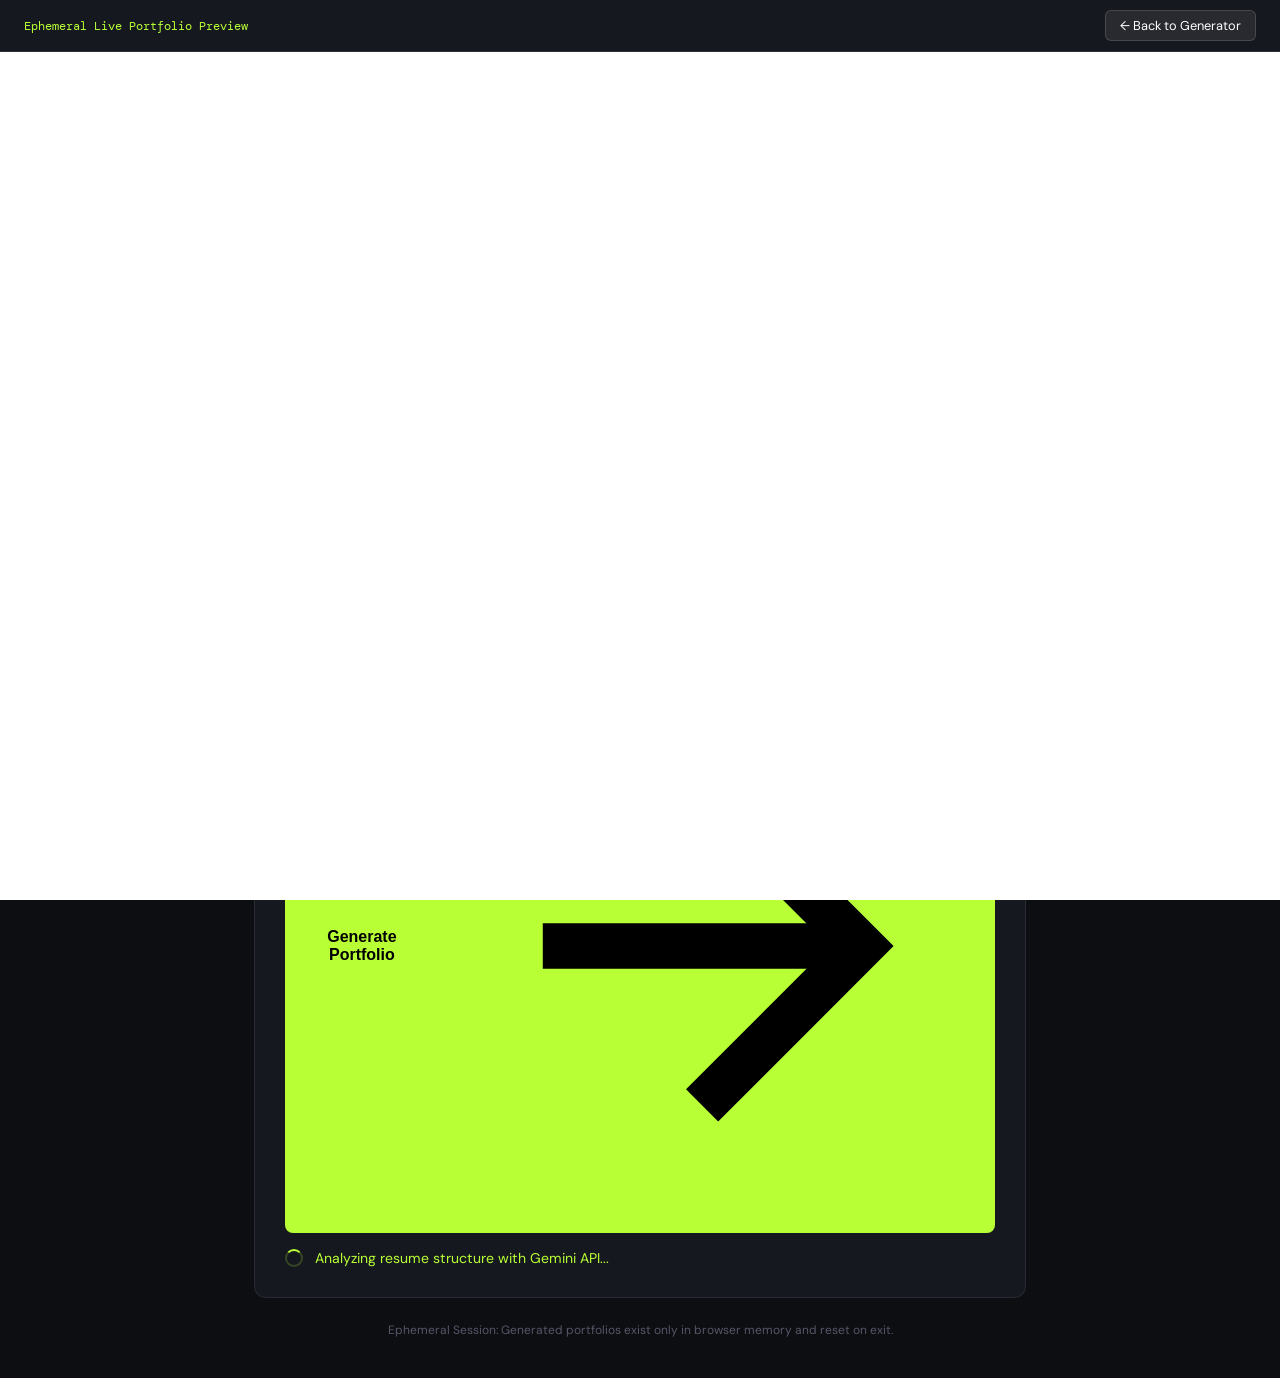
==== index.html @ 20998b69 "fix black screen issue" ====
<!doctype html>
<html lang="en">
<head>
  <meta charset="utf-8">
  <meta name="viewport" content="width=device-width, initial-scale=1">
  <title>AI Resume Portfolio Generator</title>
  <link rel="stylesheet" href="launcher.css">
</head>
<body>
  <!-- Launcher / Creator Interface -->
  <div id="creatorApp" class="creator-container">
    <header class="launcher-header">
      <div class="badge">AIML GLA Bootcamp '26</div>
      <h1>AI Resume to Portfolio Generator</h1>
      <p>Convert any plain-text resume into an interactive, multi-themed portfolio website instantly using Google Gemini.</p>
    </header>

    <main class="launcher-card">
      <!-- Option Tabs / Choice -->
      <div class="option-grid">
        <button type="button" class="default-btn" id="useDefaultBtn">
          <svg viewBox="0 0 24 24" fill="none" stroke="currentColor" stroke-width="2"><path d="M14 2H6a2 2 0 0 0-2 2v16a2 2 0 0 0 2 2h12a2 2 0 0 0 2-2V8z"/><polyline points="14 2 14 8 20 8"/><line x1="16" y1="13" x2="8" y2="13"/><line x1="16" y1="17" x2="8" y2="17"/></svg>
          <div>
            <strong>Use Default Resume</strong>
            <span>Generate directly from repository's resume.txt</span>
          </div>
        </button>

        <div class="drop-zone" id="dropZone">
          <input type="file" id="fileInput" accept=".txt" hidden>
          <svg viewBox="0 0 24 24" fill="none" stroke="currentColor" stroke-width="2"><path d="M21 15v4a2 2 0 0 1-2 2H5a2 2 0 0 1-2-2v-4"/><polyline points="17 8 12 3 7 8"/><line x1="12" y1="3" x2="12" y2="15"/></svg>
          <p><strong>Drag & Drop your resume (.txt)</strong> or <span class="browse-link">browse</span></p>
        </div>
      </div>

      <div class="divider"><span>OR PASTE TEXT</span></div>

      <textarea id="resumeInput" placeholder="Paste your raw resume text here... (minimum 50 characters)"></textarea>

      <div class="actions">
        <button type="button" class="submit-btn" id="generateBtn">
          <span>Generate Portfolio</span>
          <svg viewBox="0 0 24 24" fill="none" stroke="currentColor" stroke-width="2"><line x1="5" y1="12" x2="19" y2="12"/><polyline points="12 5 19 12 12 19"/></svg>
        </button>
      </div>

      <!-- Loading and status messages -->
      <div id="statusBox" class="status-box" hidden>
        <div class="spinner"></div>
        <span id="statusText">Analyzing resume structure with Gemini API...</span>
      </div>
      <div id="errorBox" class="error-box" hidden></div>
    </main>

    <footer class="launcher-footer">
      <span>Ephemeral Session: Generated portfolios exist only in browser memory and reset on exit.</span>
    </footer>
  </div>

  <!-- Fullscreen Live Portfolio Modal/Iframe View -->
  <div id="portfolioViewer" class="portfolio-viewer" hidden>
    <div class="viewer-bar">
      <span class="viewer-title">Ephemeral Live Portfolio Preview</span>
      <div class="viewer-actions">
        <button type="button" id="exitViewerBtn" class="viewer-btn">← Back to Generator</button>
      </div>
    </div>
    <iframe id="portfolioFrame" title="Generated Portfolio"></iframe>
  </div>

  <script>
    const useDefaultBtn = document.getElementById('useDefaultBtn');
    const dropZone = document.getElementById('dropZone');
    const fileInput = document.getElementById('fileInput');
    const resumeInput = document.getElementById('resumeInput');
    const generateBtn = document.getElementById('generateBtn');
    const statusBox = document.getElementById('statusBox');
    const errorBox = document.getElementById('errorBox');
    const creatorApp = document.getElementById('creatorApp');
    const portfolioViewer = document.getElementById('portfolioViewer');
    const portfolioFrame = document.getElementById('portfolioFrame');
    const exitViewerBtn = document.getElementById('exitViewerBtn');

    // Drag & Drop handlers
    dropZone.addEventListener('click', () => fileInput.click());
    dropZone.addEventListener('dragover', (e) => { e.preventDefault(); dropZone.classList.add('drag-over'); });
    dropZone.addEventListener('dragleave', () => dropZone.classList.remove('drag-over'));
    dropZone.addEventListener('drop', (e) => {
      e.preventDefault();
      dropZone.classList.remove('drag-over');
      if (e.dataTransfer.files.length) handleFile(e.dataTransfer.files[0]);
    });
    fileInput.addEventListener('change', (e) => {
      if (e.target.files.length) handleFile(e.target.files[0]);
    });

    function handleFile(file) {
      if (!file.name.endsWith('.txt')) {
        showError('Please upload a plain text (.txt) file.');
        return;
      }
      const reader = new FileReader();
      reader.onload = (e) => {
        resumeInput.value = e.target.result;
        clearError();
      };
      reader.readAsText(file);
    }

    function showError(msg) {
      errorBox.textContent = msg;
      errorBox.hidden = false;
      statusBox.hidden = true;
    }
    function clearError() {
      errorBox.hidden = true;
    }

    async function generatePortfolio(useDefault = false) {
      clearError();
      const text = resumeInput.value.trim();
      if (!useDefault && text.length < 50) {
        showError('Please provide at least 50 characters of resume text or select the default resume.');
        return;
      }

      statusBox.hidden = false;
      generateBtn.disabled = true;
      useDefaultBtn.disabled = true;

      try {
        const response = await fetch('/api/generate', {
          method: 'POST',
          headers: { 'Content-Type': 'application/json' },
          body: JSON.stringify({ resume_text: text, use_default: useDefault })
        });

        const data = await response.json();
        if (!response.ok || !data.html) {
          throw new Error(data.error || 'Generation failed. Check server logs.');
        }

        // Use srcdoc instead of Blob URL to prevent browser iframe crashes
        portfolioFrame.srcdoc = data.html;

        creatorApp.hidden = true;
        portfolioViewer.hidden = false;

      } catch (err) {
        showError(err.message);
      } finally {
        statusBox.hidden = true;
        generateBtn.disabled = false;
        useDefaultBtn.disabled = false;
      }
    }

    useDefaultBtn.addEventListener('click', () => generatePortfolio(true));
    generateBtn.addEventListener('click', () => generatePortfolio(false));

    exitViewerBtn.addEventListener('click', () => {
      portfolioViewer.hidden = true;
      creatorApp.hidden = false;
      portfolioFrame.srcdoc = ''; // Reset memory
    });
  </script>
</body>
</html>
---- launcher.css ----
@import url('https://fonts.googleapis.com/css2?family=DM+Sans:wght@400;500;700&family=DM+Mono:wght@400;500&display=swap');

* { box-sizing: border-box; }
body {
  margin: 0;
  font-family: 'DM Sans', sans-serif;
  background: #0d0e12;
  color: #f1f1f5;
  min-height: 100vh;
  display: grid;
  place-items: center;
}

.creator-container {
  width: 100%;
  max-width: 820px;
  padding: 40px 24px;
}

.badge {
  display: inline-block;
  font-family: 'DM Mono', monospace;
  font-size: 0.7rem;
  text-transform: uppercase;
  color: #b8ff36;
  background: rgba(184, 255, 54, 0.1);
  border: 1px solid rgba(184, 255, 54, 0.25);
  padding: 4px 10px;
  border-radius: 999px;
  margin-bottom: 1rem;
}

.launcher-header h1 {
  font-size: clamp(2rem, 4vw, 3rem);
  font-weight: 700;
  margin: 0 0 10px;
  letter-spacing: -0.04em;
}
.launcher-header p {
  color: #9293a0;
  font-size: 1.05rem;
  line-height: 1.5;
  margin-bottom: 2rem;
}

.launcher-card {
  background: #16181f;
  border: 1px solid rgba(255, 255, 255, 0.08);
  border-radius: 12px;
  padding: 30px;
}

.option-grid {
  display: grid;
  grid-template-columns: 1fr 1fr;
  gap: 16px;
}

.default-btn, .drop-zone {
  border: 1px dashed rgba(255, 255, 255, 0.18);
  background: rgba(255, 255, 255, 0.02);
  border-radius: 8px;
  padding: 24px 18px;
  display: flex;
  flex-direction: column;
  align-items: center;
  justify-content: center;
  text-align: center;
  cursor: pointer;
  color: inherit;
  transition: all 0.2s ease;
}

.default-btn:hover, .drop-zone:hover, .drop-zone.drag-over {
  border-color: #b8ff36;
  background: rgba(184, 255, 54, 0.04);
}

.default-btn svg, .drop-zone svg {
  width: 32px;
  height: 32px;
  margin-bottom: 12px;
  stroke: #b8ff36;
}

.default-btn strong { display: block; margin-bottom: 4px; font-size: 0.95rem; }
.default-btn span { font-size: 0.75rem; color: #8e909d; }
.browse-link { color: #b8ff36; text-decoration: underline; }

.divider {
  text-align: center;
  margin: 24px 0 18px;
  position: relative;
}
.divider::before {
  content: '';
  position: absolute;
  left: 0;
  top: 50%;
  width: 100%;
  height: 1px;
  background: rgba(255, 255, 255, 0.08);
}
.divider span {
  position: relative;
  background: #16181f;
  padding: 0 12px;
  font-family: 'DM Mono', monospace;
  font-size: 0.68rem;
  color: #6a6c7c;
}

textarea {
  width: 100%;
  height: 130px;
  background: #0e1015;
  border: 1px solid rgba(255, 255, 255, 0.1);
  border-radius: 8px;
  padding: 14px;
  color: #fff;
  font-family: 'DM Mono', monospace;
  font-size: 0.85rem;
  resize: vertical;
}

.actions { margin-top: 20px; }
.submit-btn {
  width: 100%;
  display: flex;
  align-items: center;
  justify-content: center;
  gap: 10px;
  padding: 14px 20px;
  border: 0;
  background: #b8ff36;
  color: #000;
  font-weight: 700;
  border-radius: 8px;
  cursor: pointer;
  font-size: 1rem;
  transition: transform 0.15s ease, opacity 0.15s ease;
}
.submit-btn:hover { opacity: 0.92; transform: translateY(-1px); }
.submit-btn:disabled { opacity: 0.5; cursor: not-allowed; }

.status-box {
  margin-top: 16px;
  display: flex;
  align-items: center;
  gap: 12px;
  font-size: 0.88rem;
  color: #b8ff36;
}
.spinner {
  width: 18px;
  height: 18px;
  border: 2px solid rgba(184, 255, 54, 0.2);
  border-top-color: #b8ff36;
  border-radius: 50%;
  animation: spin 0.8s linear infinite;
}
@keyframes spin { to { transform: rotate(360deg); } }

.error-box {
  margin-top: 16px;
  padding: 12px 16px;
  background: rgba(255, 79, 46, 0.1);
  border: 1px solid #ff4f2e;
  border-radius: 6px;
  color: #ff8b73;
  font-size: 0.85rem;
}

.launcher-footer {
  text-align: center;
  margin-top: 24px;
  font-size: 0.75rem;
  color: #555768;
}

/* Fullscreen Viewer */
.portfolio-viewer {
  position: fixed;
  inset: 0;
  width: 100vw;
  height: 100vh;
  z-index: 1000;
  background: #111;
  display: flex;
  flex-direction: column;
}

.viewer-bar {
  display: flex;
  justify-content: space-between;
  align-items: center;
  padding: 12px 24px;
  background: #16181f;
  border-bottom: 1px solid rgba(255, 255, 255, 0.1);
  height: 52px;
  box-sizing: border-box;
}

.viewer-title {
  font-family: 'DM Mono', monospace;
  font-size: 0.78rem;
  color: #b8ff36;
}

.viewer-btn {
  background: rgba(255, 255, 255, 0.08);
  border: 1px solid rgba(255, 255, 255, 0.15);
  color: #fff;
  padding: 6px 14px;
  border-radius: 6px;
  font-size: 0.8rem;
  font-family: inherit;
  cursor: pointer;
  transition: all 0.2s ease;
}
.viewer-btn:hover {
  background: #b8ff36;
  color: #000;
  border-color: #b8ff36;
}

#portfolioFrame {
  flex: 1;
  width: 100%;
  height: calc(100vh - 52px);
  border: 0;
  background: #fff; /* fallback */
}
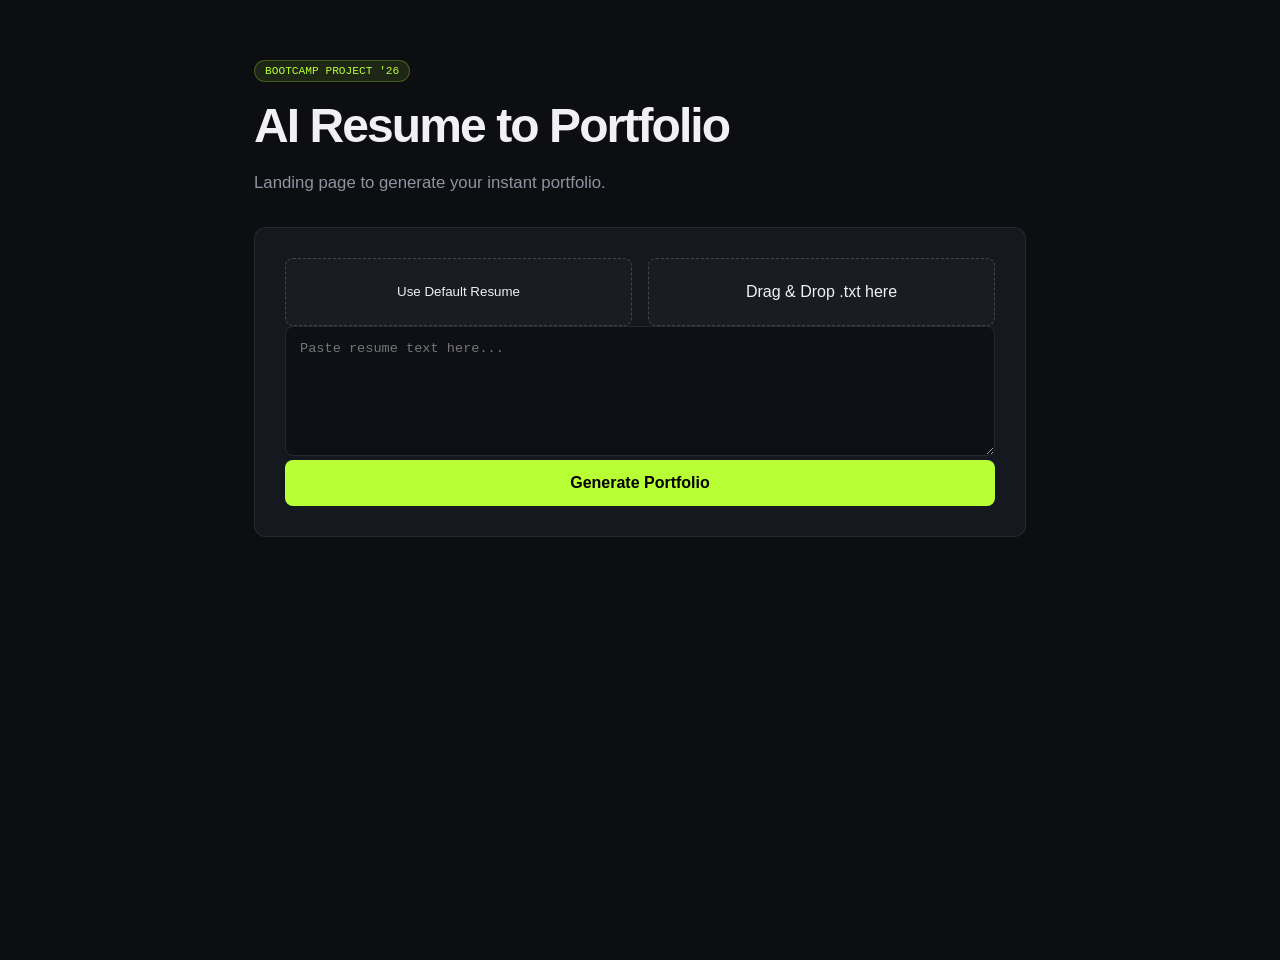
==== commit 6db0ecf0: "fix landing page issue" ====
--- a/index.html
+++ b/index.html
@@ -3,166 +3,84 @@
 <head>
   <meta charset="utf-8">
   <meta name="viewport" content="width=device-width, initial-scale=1">
-  <title>AI Resume Portfolio Generator</title>
+  <title>AI Portfolio Generator</title>
   <link rel="stylesheet" href="launcher.css">
 </head>
 <body>
-  <!-- Launcher / Creator Interface -->
+  <!-- Landing Page -->
   <div id="creatorApp" class="creator-container">
     <header class="launcher-header">
-      <div class="badge">AIML GLA Bootcamp '26</div>
-      <h1>AI Resume to Portfolio Generator</h1>
-      <p>Convert any plain-text resume into an interactive, multi-themed portfolio website instantly using Google Gemini.</p>
+      <div class="badge">Bootcamp Project '26</div>
+      <h1>AI Resume to Portfolio</h1>
+      <p>Landing page to generate your instant portfolio.</p>
     </header>
 
     <main class="launcher-card">
-      <!-- Option Tabs / Choice -->
       <div class="option-grid">
-        <button type="button" class="default-btn" id="useDefaultBtn">
-          <svg viewBox="0 0 24 24" fill="none" stroke="currentColor" stroke-width="2"><path d="M14 2H6a2 2 0 0 0-2 2v16a2 2 0 0 0 2 2h12a2 2 0 0 0 2-2V8z"/><polyline points="14 2 14 8 20 8"/><line x1="16" y1="13" x2="8" y2="13"/><line x1="16" y1="17" x2="8" y2="17"/></svg>
-          <div>
-            <strong>Use Default Resume</strong>
-            <span>Generate directly from repository's resume.txt</span>
-          </div>
-        </button>
-
-        <div class="drop-zone" id="dropZone">
-          <input type="file" id="fileInput" accept=".txt" hidden>
-          <svg viewBox="0 0 24 24" fill="none" stroke="currentColor" stroke-width="2"><path d="M21 15v4a2 2 0 0 1-2 2H5a2 2 0 0 1-2-2v-4"/><polyline points="17 8 12 3 7 8"/><line x1="12" y1="3" x2="12" y2="15"/></svg>
-          <p><strong>Drag & Drop your resume (.txt)</strong> or <span class="browse-link">browse</span></p>
-        </div>
+        <button id="useDefaultBtn" class="default-btn">Use Default Resume</button>
+        <div class="drop-zone">Drag & Drop .txt here</div>
       </div>
-
-      <div class="divider"><span>OR PASTE TEXT</span></div>
-
-      <textarea id="resumeInput" placeholder="Paste your raw resume text here... (minimum 50 characters)"></textarea>
-
-      <div class="actions">
-        <button type="button" class="submit-btn" id="generateBtn">
-          <span>Generate Portfolio</span>
-          <svg viewBox="0 0 24 24" fill="none" stroke="currentColor" stroke-width="2"><line x1="5" y1="12" x2="19" y2="12"/><polyline points="12 5 19 12 12 19"/></svg>
-        </button>
-      </div>
-
-      <!-- Loading and status messages -->
-      <div id="statusBox" class="status-box" hidden>
-        <div class="spinner"></div>
-        <span id="statusText">Analyzing resume structure with Gemini API...</span>
-      </div>
-      <div id="errorBox" class="error-box" hidden></div>
+      <textarea id="resumeInput" placeholder="Paste resume text here..."></textarea>
+      <button id="generateBtn" class="submit-btn">Generate Portfolio</button>
+      <div id="statusBox" class="status-box" hidden>AI is working...</div>
     </main>
-
-    <footer class="launcher-footer">
-      <span>Ephemeral Session: Generated portfolios exist only in browser memory and reset on exit.</span>
-    </footer>
   </div>
 
-  <!-- Fullscreen Live Portfolio Modal/Iframe View -->
+  <!-- Hidden Portfolio Preview -->
   <div id="portfolioViewer" class="portfolio-viewer" hidden>
     <div class="viewer-bar">
-      <span class="viewer-title">Ephemeral Live Portfolio Preview</span>
-      <div class="viewer-actions">
-        <button type="button" id="exitViewerBtn" class="viewer-btn">← Back to Generator</button>
-      </div>
+      <span>Live Preview</span>
+      <button id="exitViewerBtn" class="viewer-btn">← Back to Generator</button>
     </div>
-    <iframe id="portfolioFrame" title="Generated Portfolio"></iframe>
+    <iframe id="portfolioFrame"></iframe>
   </div>
 
   <script>
-    const useDefaultBtn = document.getElementById('useDefaultBtn');
-    const dropZone = document.getElementById('dropZone');
-    const fileInput = document.getElementById('fileInput');
-    const resumeInput = document.getElementById('resumeInput');
-    const generateBtn = document.getElementById('generateBtn');
-    const statusBox = document.getElementById('statusBox');
-    const errorBox = document.getElementById('errorBox');
     const creatorApp = document.getElementById('creatorApp');
     const portfolioViewer = document.getElementById('portfolioViewer');
     const portfolioFrame = document.getElementById('portfolioFrame');
     const exitViewerBtn = document.getElementById('exitViewerBtn');
+    const generateBtn = document.getElementById('generateBtn');
 
-    // Drag & Drop handlers
-    dropZone.addEventListener('click', () => fileInput.click());
-    dropZone.addEventListener('dragover', (e) => { e.preventDefault(); dropZone.classList.add('drag-over'); });
-    dropZone.addEventListener('dragleave', () => dropZone.classList.remove('drag-over'));
-    dropZone.addEventListener('drop', (e) => {
-      e.preventDefault();
-      dropZone.classList.remove('drag-over');
-      if (e.dataTransfer.files.length) handleFile(e.dataTransfer.files[0]);
-    });
-    fileInput.addEventListener('change', (e) => {
-      if (e.target.files.length) handleFile(e.target.files[0]);
+    // FIX: BACK TO GENERATOR
+    exitViewerBtn.addEventListener('click', () => {
+      portfolioViewer.hidden = true;
+      creatorApp.hidden = false;
+      portfolioFrame.srcdoc = '';
     });
 
-    function handleFile(file) {
-      if (!file.name.endsWith('.txt')) {
-        showError('Please upload a plain text (.txt) file.');
-        return;
-      }
-      const reader = new FileReader();
-      reader.onload = (e) => {
-        resumeInput.value = e.target.result;
-        clearError();
-      };
-      reader.readAsText(file);
-    }
-
-    function showError(msg) {
-      errorBox.textContent = msg;
-      errorBox.hidden = false;
-      statusBox.hidden = true;
-    }
-    function clearError() {
-      errorBox.hidden = true;
-    }
-
-    async function generatePortfolio(useDefault = false) {
-      clearError();
-      const text = resumeInput.value.trim();
-      if (!useDefault && text.length < 50) {
-        showError('Please provide at least 50 characters of resume text or select the default resume.');
-        return;
-      }
-
+    async function handleGenerate(useDefault = false) {
+      const statusBox = document.getElementById('statusBox');
       statusBox.hidden = false;
       generateBtn.disabled = true;
-      useDefaultBtn.disabled = true;
 
       try {
-        const response = await fetch('/api/generate', {
+        const res = await fetch('/api/generate', {
           method: 'POST',
-          headers: { 'Content-Type': 'application/json' },
-          body: JSON.stringify({ resume_text: text, use_default: useDefault })
+          headers: {'Content-Type': 'application/json'},
+          body: JSON.stringify({
+            use_default: useDefault,
+            resume_text: document.getElementById('resumeInput').value
+          })
         });
-
-        const data = await response.json();
-        if (!response.ok || !data.html) {
-          throw new Error(data.error || 'Generation failed. Check server logs.');
+        const data = await res.json();
+        if (data.html) {
+          creatorApp.hidden = true;
+          portfolioViewer.hidden = false;
+          portfolioFrame.srcdoc = data.html;
+        } else {
+          alert(data.error);
         }
-
-        // Use srcdoc instead of Blob URL to prevent browser iframe crashes
-        portfolioFrame.srcdoc = data.html;
-
-        creatorApp.hidden = true;
-        portfolioViewer.hidden = false;
-
-      } catch (err) {
-        showError(err.message);
+      } catch (e) {
+        alert("Failed to connect to API");
       } finally {
         statusBox.hidden = true;
         generateBtn.disabled = false;
-        useDefaultBtn.disabled = false;
       }
     }
 
-    useDefaultBtn.addEventListener('click', () => generatePortfolio(true));
-    generateBtn.addEventListener('click', () => generatePortfolio(false));
-
-    exitViewerBtn.addEventListener('click', () => {
-      portfolioViewer.hidden = true;
-      creatorApp.hidden = false;
-      portfolioFrame.srcdoc = ''; // Reset memory
-    });
+    generateBtn.addEventListener('click', () => handleGenerate(false));
+    document.getElementById('useDefaultBtn').addEventListener('click', () => handleGenerate(true));
   </script>
 </body>
 </html>
--- a/launcher.css
+++ b/launcher.css
@@ -1,3 +1,6 @@
+/* Add this at the very top of launcher.css */
+[hidden] { display: none !important; }
+
 @import url('https://fonts.googleapis.com/css2?family=DM+Sans:wght@400;500;700&family=DM+Mono:wght@400;500&display=swap');
 
 * { box-sizing: border-box; }
@@ -7,14 +10,14 @@
   background: #0d0e12;
   color: #f1f1f5;
   min-height: 100vh;
-  display: grid;
-  place-items: center;
+  overflow-x: hidden;
 }
 
 .creator-container {
   width: 100%;
   max-width: 820px;
-  padding: 40px 24px;
+  margin: 60px auto;
+  padding: 0 24px;
 }
 
 .badge {
@@ -141,7 +144,10 @@
   transition: transform 0.15s ease, opacity 0.15s ease;
 }
 .submit-btn:hover { opacity: 0.92; transform: translateY(-1px); }
-.submit-btn:disabled { opacity: 0.5; cursor: not-allowed; }
+.submit-btn:disabled { 
+  opacity: 0.5; 
+  cursor: wait; 
+}
 
 .status-box {
   margin-top: 16px;
@@ -178,56 +184,31 @@
   color: #555768;
 }
 
-/* Fullscreen Viewer */
+/* Fullscreen Viewer Fixes */
 .portfolio-viewer {
   position: fixed;
   inset: 0;
-  width: 100vw;
-  height: 100vh;
-  z-index: 1000;
-  background: #111;
-  display: flex;
+  width: 100%;
+  height: 100%;
+  z-index: 9999;
+  background: #000;
+  display: flex; /* flex is fine now because of [hidden] rule */
   flex-direction: column;
 }
 
 .viewer-bar {
+  flex: 0 0 60px;
   display: flex;
   justify-content: space-between;
   align-items: center;
-  padding: 12px 24px;
+  padding: 0 24px;
   background: #16181f;
   border-bottom: 1px solid rgba(255, 255, 255, 0.1);
-  height: 52px;
-  box-sizing: border-box;
-}
-
-.viewer-title {
-  font-family: 'DM Mono', monospace;
-  font-size: 0.78rem;
-  color: #b8ff36;
-}
-
-.viewer-btn {
-  background: rgba(255, 255, 255, 0.08);
-  border: 1px solid rgba(255, 255, 255, 0.15);
-  color: #fff;
-  padding: 6px 14px;
-  border-radius: 6px;
-  font-size: 0.8rem;
-  font-family: inherit;
-  cursor: pointer;
-  transition: all 0.2s ease;
-}
-.viewer-btn:hover {
-  background: #b8ff36;
-  color: #000;
-  border-color: #b8ff36;
 }
 
 #portfolioFrame {
   flex: 1;
   width: 100%;
-  height: calc(100vh - 52px);
   border: 0;
-  background: #fff; /* fallback */
+  background: #fff;
 }
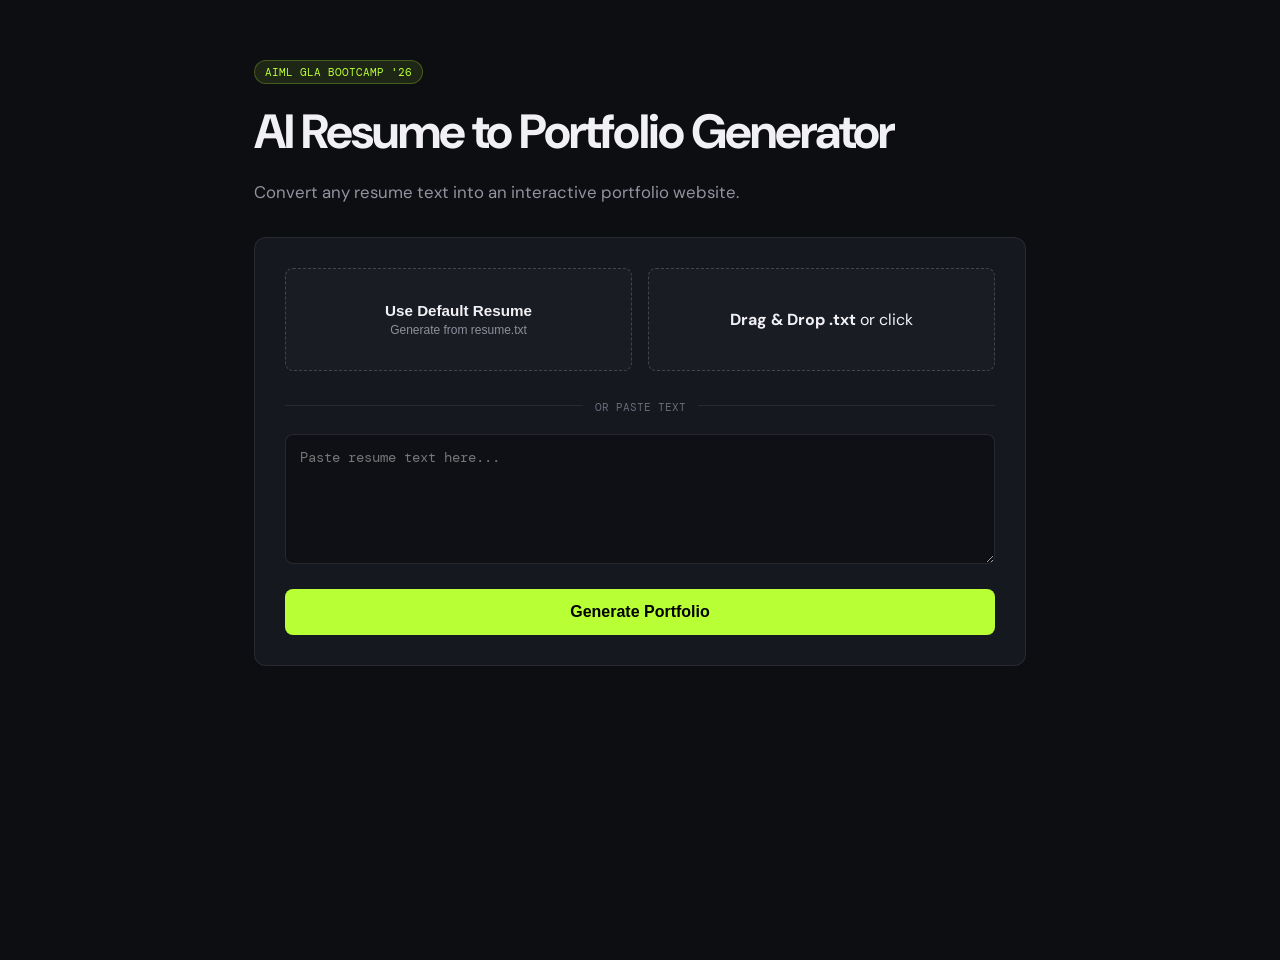
==== commit 31fafae4: "fix minor bugs" ====
--- a/index.html
+++ b/index.html
@@ -3,34 +3,45 @@
 <head>
   <meta charset="utf-8">
   <meta name="viewport" content="width=device-width, initial-scale=1">
-  <title>AI Portfolio Generator</title>
+  <title>AI Resume Portfolio Generator</title>
   <link rel="stylesheet" href="launcher.css">
 </head>
 <body>
-  <!-- Landing Page -->
   <div id="creatorApp" class="creator-container">
     <header class="launcher-header">
-      <div class="badge">Bootcamp Project '26</div>
-      <h1>AI Resume to Portfolio</h1>
-      <p>Landing page to generate your instant portfolio.</p>
+      <div class="badge">AIML GLA Bootcamp '26</div>
+      <h1>AI Resume to Portfolio Generator</h1>
+      <p>Convert any resume text into an interactive portfolio website.</p>
     </header>
 
     <main class="launcher-card">
       <div class="option-grid">
-        <button id="useDefaultBtn" class="default-btn">Use Default Resume</button>
-        <div class="drop-zone">Drag & Drop .txt here</div>
+        <button type="button" class="default-btn" id="useDefaultBtn">
+          <strong>Use Default Resume</strong>
+          <span>Generate from resume.txt</span>
+        </button>
+        <div class="drop-zone" id="dropZone">
+          <input type="file" id="fileInput" accept=".txt" hidden>
+          <p><strong>Drag & Drop .txt</strong> or click</p>
+        </div>
       </div>
+      <div class="divider"><span>OR PASTE TEXT</span></div>
       <textarea id="resumeInput" placeholder="Paste resume text here..."></textarea>
-      <button id="generateBtn" class="submit-btn">Generate Portfolio</button>
-      <div id="statusBox" class="status-box" hidden>AI is working...</div>
+      <div class="actions">
+        <button type="button" class="submit-btn" id="generateBtn">Generate Portfolio</button>
+      </div>
+      <div id="statusBox" class="status-box" hidden>
+        <div class="spinner"></div>
+        <span>AI is working...</span>
+      </div>
+      <div id="errorBox" class="error-box" hidden></div>
     </main>
   </div>
 
-  <!-- Hidden Portfolio Preview -->
   <div id="portfolioViewer" class="portfolio-viewer" hidden>
     <div class="viewer-bar">
-      <span>Live Preview</span>
-      <button id="exitViewerBtn" class="viewer-btn">← Back to Generator</button>
+      <div class="viewer-left"><span class="live-indicator"></span><span>Live Portfolio</span></div>
+      <button type="button" id="exitViewerBtn" class="viewer-btn">← Back to Generator</button>
     </div>
     <iframe id="portfolioFrame"></iframe>
   </div>
@@ -39,48 +50,61 @@
     const creatorApp = document.getElementById('creatorApp');
     const portfolioViewer = document.getElementById('portfolioViewer');
     const portfolioFrame = document.getElementById('portfolioFrame');
-    const exitViewerBtn = document.getElementById('exitViewerBtn');
     const generateBtn = document.getElementById('generateBtn');
+    const useDefaultBtn = document.getElementById('useDefaultBtn');
+    const statusBox = document.getElementById('statusBox');
+    const errorBox = document.getElementById('errorBox');
 
-    // FIX: BACK TO GENERATOR
-    exitViewerBtn.addEventListener('click', () => {
+    // Toggle logic
+    const showViewer = (html) => {
+      portfolioFrame.srcdoc = html;
+      creatorApp.hidden = true;
+      portfolioViewer.hidden = false;
+    };
+
+    document.getElementById('exitViewerBtn').onclick = () => {
       portfolioViewer.hidden = true;
       creatorApp.hidden = false;
       portfolioFrame.srcdoc = '';
-    });
+    };
 
-    async function handleGenerate(useDefault = false) {
-      const statusBox = document.getElementById('statusBox');
+    async function startGeneration(useDefault = false) {
+      errorBox.hidden = true;
+      const text = document.getElementById('resumeInput').value.trim();
+      
+      if (!useDefault && text.length < 10) {
+        errorBox.textContent = "Please paste a resume first.";
+        errorBox.hidden = false;
+        return;
+      }
+
       statusBox.hidden = false;
       generateBtn.disabled = true;
 
       try {
-        const res = await fetch('/api/generate', {
+        const response = await fetch('/api/generate', {
           method: 'POST',
-          headers: {'Content-Type': 'application/json'},
-          body: JSON.stringify({
-            use_default: useDefault,
-            resume_text: document.getElementById('resumeInput').value
-          })
+          headers: { 'Content-Type': 'application/json' },
+          body: JSON.stringify({ resume_text: text, use_default: useDefault })
         });
-        const data = await res.json();
+
+        const data = await response.json();
         if (data.html) {
-          creatorApp.hidden = true;
-          portfolioViewer.hidden = false;
-          portfolioFrame.srcdoc = data.html;
+          showViewer(data.html);
         } else {
-          alert(data.error);
+          throw new Error(data.error || "Generation failed.");
         }
-      } catch (e) {
-        alert("Failed to connect to API");
+      } catch (err) {
+        errorBox.textContent = err.message;
+        errorBox.hidden = false;
       } finally {
         statusBox.hidden = true;
         generateBtn.disabled = false;
       }
     }
 
-    generateBtn.addEventListener('click', () => handleGenerate(false));
-    document.getElementById('useDefaultBtn').addEventListener('click', () => handleGenerate(true));
+    generateBtn.onclick = () => startGeneration(false);
+    useDefaultBtn.onclick = () => startGeneration(true);
   </script>
 </body>
 </html>
--- a/launcher.css
+++ b/launcher.css
@@ -1,7 +1,7 @@
+@import url('https://fonts.googleapis.com/css2?family=DM+Sans:wght@400;500;700&family=DM+Mono:wght@400;500&display=swap');
 /* Add this at the very top of launcher.css */
 [hidden] { display: none !important; }
 
-@import url('https://fonts.googleapis.com/css2?family=DM+Sans:wght@400;500;700&family=DM+Mono:wght@400;500&display=swap');
 
 * { box-sizing: border-box; }
 body {
@@ -150,12 +150,11 @@
 }
 
 .status-box {
-  margin-top: 16px;
-  display: flex;
-  align-items: center;
-  gap: 12px;
-  font-size: 0.88rem;
+  display: flex;
+  align-items: center;
+  gap: 10px;
   color: #b8ff36;
+  margin-top: 15px;
 }
 .spinner {
   width: 18px;
@@ -163,18 +162,17 @@
   border: 2px solid rgba(184, 255, 54, 0.2);
   border-top-color: #b8ff36;
   border-radius: 50%;
-  animation: spin 0.8s linear infinite;
+  animation: spin 1s linear infinite;
 }
 @keyframes spin { to { transform: rotate(360deg); } }
 
 .error-box {
-  margin-top: 16px;
-  padding: 12px 16px;
-  background: rgba(255, 79, 46, 0.1);
-  border: 1px solid #ff4f2e;
-  border-radius: 6px;
-  color: #ff8b73;
-  font-size: 0.85rem;
+  background: rgba(255,0,0,0.1);
+  color: #ff5555;
+  padding: 10px;
+  border-radius: 5px;
+  margin-top: 15px;
+  font-size: 0.8rem;
 }
 
 .launcher-footer {
@@ -188,22 +186,64 @@
 .portfolio-viewer {
   position: fixed;
   inset: 0;
-  width: 100%;
-  height: 100%;
   z-index: 9999;
   background: #000;
-  display: flex; /* flex is fine now because of [hidden] rule */
+  display: flex;
   flex-direction: column;
 }
 
 .viewer-bar {
-  flex: 0 0 60px;
-  display: flex;
+  flex: 0 0 64px;
+  background: #111218;
+  border-bottom: 1px solid rgba(255, 255, 255, 0.08);
+  display: flex;
+  align-items: center;
   justify-content: space-between;
-  align-items: center;
   padding: 0 24px;
-  background: #16181f;
-  border-bottom: 1px solid rgba(255, 255, 255, 0.1);
+}
+.viewer-left{
+  display: flex;
+  align-items: center;
+  gap: 12px;
+}
+.live-indicator{
+  width: 8px;
+  height: 8px;
+  background: #b8ff36;
+  border-radius: 50%;
+  box-shadow: 0 0 10px #b8ff36;
+  animation: pulse 2s infinite;
+}
+@keyframes pulse {
+  0% { opacity: 1; }
+  50% { opacity: 0.4; }
+  100% { opacity: 1; }
+}
+.viewer-title{
+  font-family: 'DM Mono', monospace;
+  font-size: 0.8rem;
+  text-transform: uppercase;
+  letter-spacing: 0.1em;
+  color: #fff;
+}
+.viewer-btn {
+  background: #b8ff36;
+  color: #000;
+  border: 0;
+  padding: 10px 18px;
+  border-radius: 6px;
+  font-weight: 700;
+  font-size: 0.85rem;
+  display: flex;
+  align-items: center;
+  gap: 8px;
+  cursor: pointer;
+  transition: transform 0.2s, opacity 0.2s;
+}
+
+.viewer-btn:hover {
+  transform: translateY(-1px);
+  opacity: 0.9;
 }
 
 #portfolioFrame {
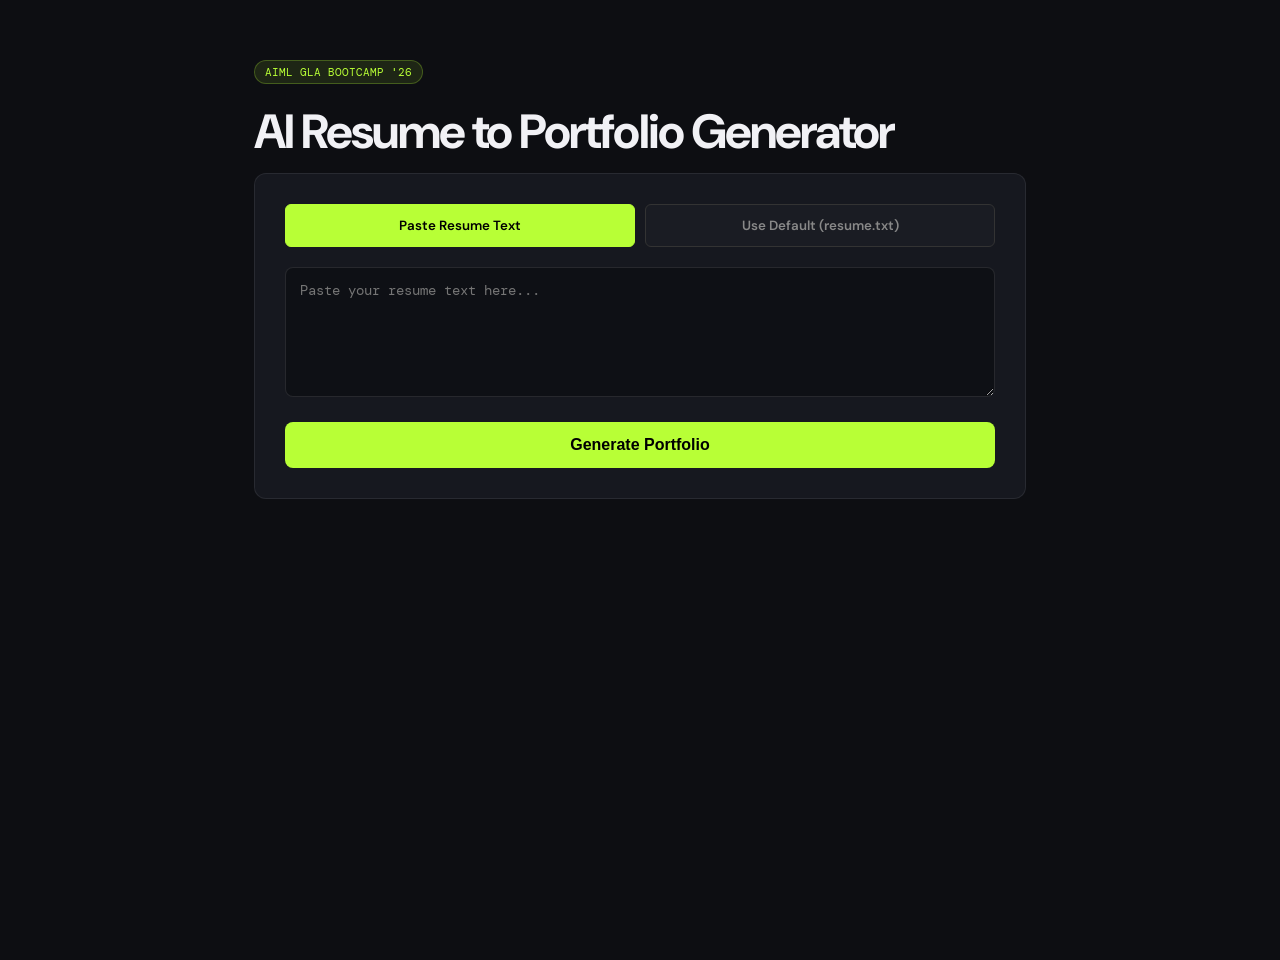
==== commit 9969d2b0: "fix landing page issue" ====
--- a/index.html
+++ b/index.html
@@ -11,28 +11,29 @@
     <header class="launcher-header">
       <div class="badge">AIML GLA Bootcamp '26</div>
       <h1>AI Resume to Portfolio Generator</h1>
-      <p>Convert any resume text into an interactive portfolio website.</p>
     </header>
 
     <main class="launcher-card">
-      <div class="option-grid">
-        <button type="button" class="default-btn" id="useDefaultBtn">
-          <strong>Use Default Resume</strong>
-          <span>Generate from resume.txt</span>
-        </button>
-        <div class="drop-zone" id="dropZone">
-          <input type="file" id="fileInput" accept=".txt" hidden>
-          <p><strong>Drag & Drop .txt</strong> or click</p>
-        </div>
+      <div class="mode-selector">
+        <button type="button" class="mode-btn active" id="modePaste">Paste Resume Text</button>
+        <button type="button" class="mode-btn" id="modeDefault">Use Default (resume.txt)</button>
       </div>
-      <div class="divider"><span>OR PASTE TEXT</span></div>
-      <textarea id="resumeInput" placeholder="Paste resume text here..."></textarea>
+
+      <div id="pasteSection">
+        <textarea id="resumeInput" placeholder="Paste your resume text here..."></textarea>
+      </div>
+      
+      <div id="defaultSection" hidden>
+        <div class="info-alert">System will use the 'resume.txt' file located in the root directory.</div>
+      </div>
+
       <div class="actions">
         <button type="button" class="submit-btn" id="generateBtn">Generate Portfolio</button>
       </div>
+
       <div id="statusBox" class="status-box" hidden>
         <div class="spinner"></div>
-        <span>AI is working...</span>
+        <span>AI is processing your request...</span>
       </div>
       <div id="errorBox" class="error-box" hidden></div>
     </main>
@@ -47,33 +48,45 @@
   </div>
 
   <script>
-    const creatorApp = document.getElementById('creatorApp');
-    const portfolioViewer = document.getElementById('portfolioViewer');
-    const portfolioFrame = document.getElementById('portfolioFrame');
+    let useDefaultMode = false;
+
+    const btnPaste = document.getElementById('modePaste');
+    const btnDefault = document.getElementById('modeDefault');
+    const pasteSection = document.getElementById('pasteSection');
+    const defaultSection = document.getElementById('defaultSection');
     const generateBtn = document.getElementById('generateBtn');
-    const useDefaultBtn = document.getElementById('useDefaultBtn');
     const statusBox = document.getElementById('statusBox');
     const errorBox = document.getElementById('errorBox');
 
-    // Toggle logic
-    const showViewer = (html) => {
-      portfolioFrame.srcdoc = html;
-      creatorApp.hidden = true;
-      portfolioViewer.hidden = false;
+    // Switch to Paste Mode
+    btnPaste.onclick = () => {
+      useDefaultMode = false;
+      btnPaste.classList.add('active');
+      btnDefault.classList.remove('active');
+      pasteSection.hidden = false;
+      defaultSection.hidden = true;
+    };
+
+    // Switch to Default Mode
+    btnDefault.onclick = () => {
+      useDefaultMode = true;
+      btnDefault.classList.add('active');
+      btnPaste.classList.remove('active');
+      pasteSection.hidden = true;
+      defaultSection.hidden = false;
     };
 
     document.getElementById('exitViewerBtn').onclick = () => {
-      portfolioViewer.hidden = true;
-      creatorApp.hidden = false;
-      portfolioFrame.srcdoc = '';
+      document.getElementById('portfolioViewer').hidden = true;
+      document.getElementById('creatorApp').hidden = false;
     };
 
-    async function startGeneration(useDefault = false) {
+    async function generate() {
       errorBox.hidden = true;
       const text = document.getElementById('resumeInput').value.trim();
       
-      if (!useDefault && text.length < 10) {
-        errorBox.textContent = "Please paste a resume first.";
+      if (!useDefaultMode && text.length < 10) {
+        errorBox.textContent = "Please paste resume text first.";
         errorBox.hidden = false;
         return;
       }
@@ -85,17 +98,19 @@
         const response = await fetch('/api/generate', {
           method: 'POST',
           headers: { 'Content-Type': 'application/json' },
-          body: JSON.stringify({ resume_text: text, use_default: useDefault })
+          body: JSON.stringify({ resume_text: text, use_default: useDefaultMode })
         });
 
         const data = await response.json();
         if (data.html) {
-          showViewer(data.html);
+          document.getElementById('portfolioFrame').srcdoc = data.html;
+          document.getElementById('creatorApp').hidden = true;
+          document.getElementById('portfolioViewer').hidden = false;
         } else {
           throw new Error(data.error || "Generation failed.");
         }
       } catch (err) {
-        errorBox.textContent = err.message;
+        errorBox.textContent = "Error: " + err.message;
         errorBox.hidden = false;
       } finally {
         statusBox.hidden = true;
@@ -103,8 +118,7 @@
       }
     }
 
-    generateBtn.onclick = () => startGeneration(false);
-    useDefaultBtn.onclick = () => startGeneration(true);
+    generateBtn.onclick = generate;
   </script>
 </body>
 </html>
--- a/launcher.css
+++ b/launcher.css
@@ -251,4 +251,39 @@
   width: 100%;
   border: 0;
   background: #fff;
+}
+.mode-selector {
+  display: flex;
+  gap: 10px;
+  margin-bottom: 20px;
+}
+
+.mode-btn {
+  flex: 1;
+  padding: 12px;
+  background: #1a1c23;
+  border: 1px solid #333;
+  color: #888;
+  cursor: pointer;
+  font-family: inherit;
+  font-weight: 600;
+  border-radius: 6px;
+  transition: all 0.2s;
+}
+
+.mode-btn.active {
+  background: #b8ff36;
+  color: #000;
+  border-color: #b8ff36;
+}
+
+.info-alert {
+  padding: 20px;
+  background: rgba(184, 255, 54, 0.05);
+  border: 1px dashed #b8ff36;
+  border-radius: 8px;
+  color: #b8ff36;
+  font-size: 0.9rem;
+  text-align: center;
+  margin-bottom: 20px;
 }
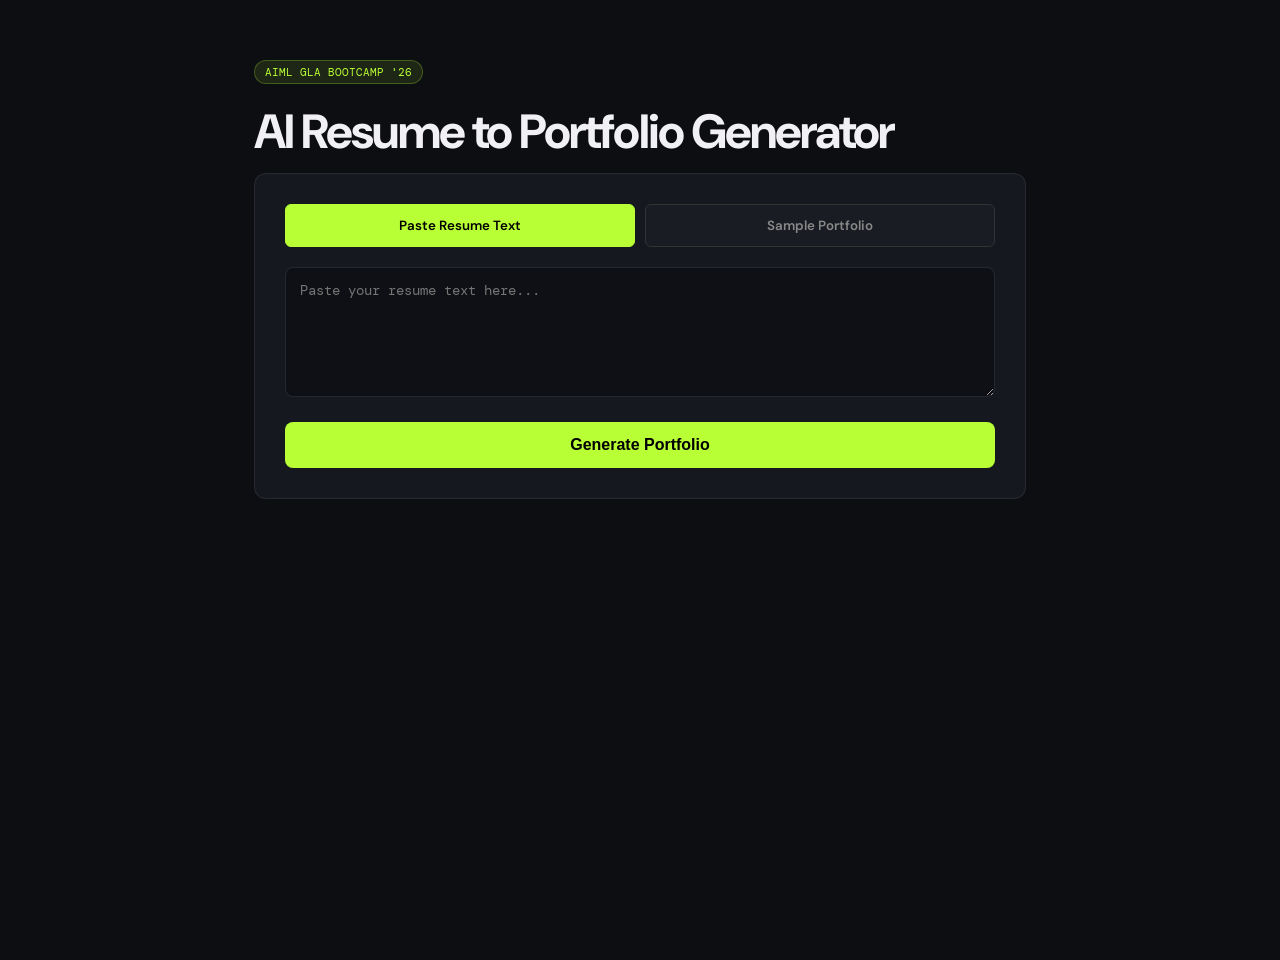
==== commit 66d9676b: "add final tweaks" ====
--- a/index.html
+++ b/index.html
@@ -3,7 +3,7 @@
 <head>
   <meta charset="utf-8">
   <meta name="viewport" content="width=device-width, initial-scale=1">
-  <title>AI Resume Portfolio Generator</title>
+  <title>AI Portfolio Generator</title>
   <link rel="stylesheet" href="launcher.css">
 </head>
 <body>
@@ -16,7 +16,7 @@
     <main class="launcher-card">
       <div class="mode-selector">
         <button type="button" class="mode-btn active" id="modePaste">Paste Resume Text</button>
-        <button type="button" class="mode-btn" id="modeDefault">Use Default (resume.txt)</button>
+        <button type="button" class="mode-btn" id="modeDefault">Sample Portfolio</button>
       </div>
 
       <div id="pasteSection">
@@ -24,7 +24,10 @@
       </div>
       
       <div id="defaultSection" hidden>
-        <div class="info-alert">System will use the 'resume.txt' file located in the root directory.</div>
+        <div class="info-alert">
+            <strong>Sample Mode Active</strong><br>
+            Click on Generate Portfolio to see a sample portfolio.
+        </div>
       </div>
 
       <div class="actions">
@@ -39,7 +42,8 @@
     </main>
   </div>
 
-  <div id="portfolioViewer" class="portfolio-viewer" hidden>
+  <!-- Note: data-viewer-theme will be updated by JS -->
+  <div id="portfolioViewer" class="portfolio-viewer" data-viewer-theme="vivid" hidden>
     <div class="viewer-bar">
       <div class="viewer-left"><span class="live-indicator"></span><span>Live Portfolio</span></div>
       <button type="button" id="exitViewerBtn" class="viewer-btn">← Back to Generator</button>
@@ -49,48 +53,42 @@
 
   <script>
     let useDefaultMode = false;
+    const portfolioViewer = document.getElementById('portfolioViewer');
 
-    const btnPaste = document.getElementById('modePaste');
-    const btnDefault = document.getElementById('modeDefault');
-    const pasteSection = document.getElementById('pasteSection');
-    const defaultSection = document.getElementById('defaultSection');
-    const generateBtn = document.getElementById('generateBtn');
-    const statusBox = document.getElementById('statusBox');
-    const errorBox = document.getElementById('errorBox');
+    // Theme Sync Listener: Listens to the iframe
+    window.addEventListener('message', (event) => {
+      if (event.data.type === 'THEME_UPDATE') {
+        portfolioViewer.dataset.viewerTheme = event.data.theme;
+      }
+    });
 
-    // Switch to Paste Mode
-    btnPaste.onclick = () => {
+    document.getElementById('modePaste').onclick = function() {
       useDefaultMode = false;
-      btnPaste.classList.add('active');
-      btnDefault.classList.remove('active');
-      pasteSection.hidden = false;
-      defaultSection.hidden = true;
+      this.classList.add('active');
+      document.getElementById('modeDefault').classList.remove('active');
+      document.getElementById('pasteSection').hidden = false;
+      document.getElementById('defaultSection').hidden = true;
     };
 
-    // Switch to Default Mode
-    btnDefault.onclick = () => {
+    document.getElementById('modeDefault').onclick = function() {
       useDefaultMode = true;
-      btnDefault.classList.add('active');
-      btnPaste.classList.remove('active');
-      pasteSection.hidden = true;
-      defaultSection.hidden = false;
+      this.classList.add('active');
+      document.getElementById('modePaste').classList.remove('active');
+      document.getElementById('pasteSection').hidden = true;
+      document.getElementById('defaultSection').hidden = false;
     };
 
     document.getElementById('exitViewerBtn').onclick = () => {
-      document.getElementById('portfolioViewer').hidden = true;
+      portfolioViewer.hidden = true;
       document.getElementById('creatorApp').hidden = false;
     };
 
     async function generate() {
+      const errorBox = document.getElementById('errorBox');
+      const generateBtn = document.getElementById('generateBtn');
+      const statusBox = document.getElementById('statusBox');
       errorBox.hidden = true;
-      const text = document.getElementById('resumeInput').value.trim();
       
-      if (!useDefaultMode && text.length < 10) {
-        errorBox.textContent = "Please paste resume text first.";
-        errorBox.hidden = false;
-        return;
-      }
-
       statusBox.hidden = false;
       generateBtn.disabled = true;
 
@@ -98,19 +96,22 @@
         const response = await fetch('/api/generate', {
           method: 'POST',
           headers: { 'Content-Type': 'application/json' },
-          body: JSON.stringify({ resume_text: text, use_default: useDefaultMode })
+          body: JSON.stringify({ 
+            resume_text: document.getElementById('resumeInput').value, 
+            use_default: useDefaultMode 
+          })
         });
 
         const data = await response.json();
         if (data.html) {
           document.getElementById('portfolioFrame').srcdoc = data.html;
           document.getElementById('creatorApp').hidden = true;
-          document.getElementById('portfolioViewer').hidden = false;
+          portfolioViewer.hidden = false;
         } else {
           throw new Error(data.error || "Generation failed.");
         }
       } catch (err) {
-        errorBox.textContent = "Error: " + err.message;
+        errorBox.textContent = err.message;
         errorBox.hidden = false;
       } finally {
         statusBox.hidden = true;
--- a/launcher.css
+++ b/launcher.css
@@ -286,4 +286,76 @@
   font-size: 0.9rem;
   text-align: center;
   margin-bottom: 20px;
+}
+/* --- THEME SYNC FOR VIEWER BAR --- */
+
+/* Default (Vivid) */
+.portfolio-viewer[data-viewer-theme="vivid"] .viewer-bar {
+    background: #f8f7f2;
+    border-bottom-color: rgba(0,0,0,0.1);
+}
+.portfolio-viewer[data-viewer-theme="vivid"] .viewer-title { color: #111; }
+.portfolio-viewer[data-viewer-theme="vivid"] .viewer-btn { background: #ff4f2e; color: #fff; }
+
+/* Bold Theme (Yellow/Blue) */
+.portfolio-viewer[data-viewer-theme="bold"] .viewer-bar {
+    background: #f0c94a;
+    border-bottom-color: #15130f;
+}
+.portfolio-viewer[data-viewer-theme="bold"] .viewer-title { color: #15130f; }
+.portfolio-viewer[data-viewer-theme="bold"] .viewer-btn { background: #1e5eff; color: #fff; }
+
+/* Editorial Theme (Beige/Serif) */
+.portfolio-viewer[data-viewer-theme="editorial"] .viewer-bar {
+    background: #ebe5da;
+    border-bottom-color: rgba(0,0,0,0.1);
+}
+.portfolio-viewer[data-viewer-theme="editorial"] .viewer-title { color: #191817; }
+.portfolio-viewer[data-viewer-theme="editorial"] .viewer-btn { background: #9c5b43; color: #fff; }
+
+/* Dark Theme (Black/Lime) */
+.portfolio-viewer[data-viewer-theme="dark"] .viewer-bar {
+    background: #111;
+    border-bottom-color: rgba(255,255,255,0.1);
+}
+.portfolio-viewer[data-viewer-theme="dark"] .viewer-title { color: #b8ff36; }
+.portfolio-viewer[data-viewer-theme="dark"] .viewer-btn { background: #b8ff36; color: #000; }
+
+/* --- OTHER UI TWEAKS --- */
+
+.info-alert {
+  padding: 24px;
+  background: rgba(184, 255, 54, 0.03);
+  border: 1px dashed rgba(184, 255, 54, 0.3);
+  border-radius: 12px;
+  color: #b8ff36;
+  font-size: 1rem;
+  line-height: 1.6;
+  text-align: center;
+  margin-bottom: 25px;
+}
+
+.info-alert strong {
+    color: #fff;
+    display: block;
+    margin-bottom: 5px;
+    text-transform: uppercase;
+    font-size: 0.8rem;
+    letter-spacing: 0.05em;
+}
+
+.section-contact { padding: 8rem 7vw; }
+.contact-wrap { display: grid; grid-template-columns: 1fr 1fr; gap: 4vw; align-items: start; }
+.contact-desc { color: var(--muted); margin-top: 1rem; font-size: 1.1rem; }
+.contact-links { display: grid; gap: 12px; }
+.contact-link { 
+    display: flex; align-items: center; gap: 15px; padding: 18px; 
+    border: 1px solid var(--line); background: var(--surface); 
+    font-family: var(--mono); font-size: 0.9rem; transition: all 0.2s;
+}
+.contact-link:hover { background: var(--text); color: var(--bg); transform: translateX(5px); }
+.contact-link svg { width: 22px; height: 22px; flex-shrink: 0; }
+
+@media (max-width: 800px) {
+    .contact-wrap { grid-template-columns: 1fr; }
 }
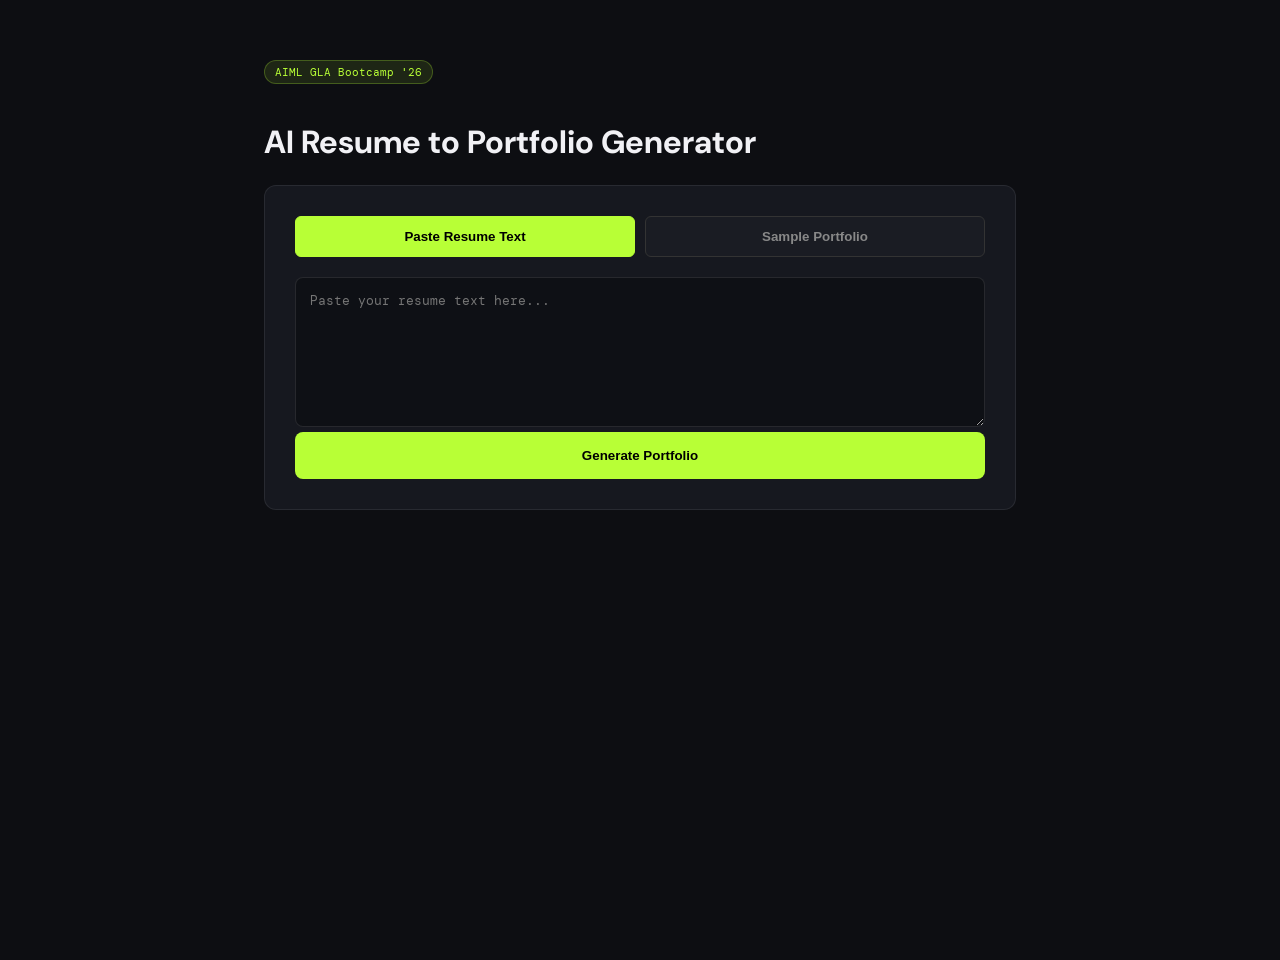
==== commit 63ed31a9: "add final changes" ====
--- a/index.html
+++ b/index.html
@@ -42,7 +42,6 @@
     </main>
   </div>
 
-  <!-- Note: data-viewer-theme will be updated by JS -->
   <div id="portfolioViewer" class="portfolio-viewer" data-viewer-theme="vivid" hidden>
     <div class="viewer-bar">
       <div class="viewer-left"><span class="live-indicator"></span><span>Live Portfolio</span></div>
@@ -55,7 +54,7 @@
     let useDefaultMode = false;
     const portfolioViewer = document.getElementById('portfolioViewer');
 
-    // Theme Sync Listener: Listens to the iframe
+    // Theme Sync Listener: Catch theme changes from the iframe
     window.addEventListener('message', (event) => {
       if (event.data.type === 'THEME_UPDATE') {
         portfolioViewer.dataset.viewerTheme = event.data.theme;
@@ -81,6 +80,7 @@
     document.getElementById('exitViewerBtn').onclick = () => {
       portfolioViewer.hidden = true;
       document.getElementById('creatorApp').hidden = false;
+      document.getElementById('portfolioFrame').srcdoc = '';
     };
 
     async function generate() {
@@ -88,7 +88,6 @@
       const generateBtn = document.getElementById('generateBtn');
       const statusBox = document.getElementById('statusBox');
       errorBox.hidden = true;
-      
       statusBox.hidden = false;
       generateBtn.disabled = true;
 
@@ -104,6 +103,7 @@
 
         const data = await response.json();
         if (data.html) {
+          portfolioViewer.dataset.viewerTheme = data.theme; // Set initial bar color
           document.getElementById('portfolioFrame').srcdoc = data.html;
           document.getElementById('creatorApp').hidden = true;
           portfolioViewer.hidden = false;
@@ -118,7 +118,6 @@
         generateBtn.disabled = false;
       }
     }
-
     generateBtn.onclick = generate;
   </script>
 </body>
--- a/launcher.css
+++ b/launcher.css
@@ -1,361 +1,80 @@
 @import url('https://fonts.googleapis.com/css2?family=DM+Sans:wght@400;500;700&family=DM+Mono:wght@400;500&display=swap');
-/* Add this at the very top of launcher.css */
+
 [hidden] { display: none !important; }
+* { box-sizing: border-box; }
 
-
-* { box-sizing: border-box; }
 body {
   margin: 0;
   font-family: 'DM Sans', sans-serif;
   background: #0d0e12;
   color: #f1f1f5;
   min-height: 100vh;
-  overflow-x: hidden;
 }
 
-.creator-container {
-  width: 100%;
-  max-width: 820px;
-  margin: 60px auto;
-  padding: 0 24px;
+.creator-container { width: 100%; max-width: 800px; margin: 60px auto; padding: 0 24px; }
+
+.badge {
+  display: inline-block; font-family: 'DM Mono', monospace; font-size: 0.7rem;
+  color: #b8ff36; background: rgba(184, 255, 54, 0.1); border: 1px solid rgba(184, 255, 54, 0.25);
+  padding: 4px 10px; border-radius: 999px; margin-bottom: 1rem;
 }
 
-.badge {
-  display: inline-block;
-  font-family: 'DM Mono', monospace;
-  font-size: 0.7rem;
-  text-transform: uppercase;
-  color: #b8ff36;
-  background: rgba(184, 255, 54, 0.1);
-  border: 1px solid rgba(184, 255, 54, 0.25);
-  padding: 4px 10px;
-  border-radius: 999px;
-  margin-bottom: 1rem;
+.launcher-card { background: #16181f; border: 1px solid rgba(255, 255, 255, 0.08); border-radius: 12px; padding: 30px; }
+
+.mode-selector { display: flex; gap: 10px; margin-bottom: 20px; }
+.mode-btn { 
+    flex: 1; padding: 12px; background: #1a1c23; border: 1px solid #333; color: #888; 
+    cursor: pointer; font-weight: 600; border-radius: 6px; transition: 0.2s;
+}
+.mode-btn.active { background: #b8ff36; color: #000; border-color: #b8ff36; }
+
+.info-alert {
+  padding: 24px; background: rgba(184, 255, 54, 0.03); border: 1px dashed rgba(184, 255, 54, 0.3);
+  border-radius: 12px; color: #b8ff36; text-align: center; margin-bottom: 25px;
+}
+.info-alert strong { color: #fff; display: block; margin-bottom: 5px; text-transform: uppercase; font-size: 0.8rem; }
+
+textarea {
+  width: 100%; height: 150px; background: #0e1015; border: 1px solid rgba(255,255,255,0.1);
+  border-radius: 8px; padding: 14px; color: #fff; font-family: 'DM Mono', monospace; resize: vertical;
 }
 
-.launcher-header h1 {
-  font-size: clamp(2rem, 4vw, 3rem);
-  font-weight: 700;
-  margin: 0 0 10px;
-  letter-spacing: -0.04em;
+.submit-btn {
+  width: 100%; padding: 16px; border: 0; background: #b8ff36; color: #000;
+  font-weight: 700; border-radius: 8px; cursor: pointer; transition: 0.2s;
 }
-.launcher-header p {
-  color: #9293a0;
-  font-size: 1.05rem;
-  line-height: 1.5;
-  margin-bottom: 2rem;
-}
+.submit-btn:disabled { opacity: 0.5; cursor: wait; }
 
-.launcher-card {
-  background: #16181f;
-  border: 1px solid rgba(255, 255, 255, 0.08);
-  border-radius: 12px;
-  padding: 30px;
-}
+/* VIEWER STYLES with THEME SYNC */
+.portfolio-viewer { position: fixed; inset: 0; z-index: 9999; display: flex; flex-direction: column; }
+.viewer-bar { flex: 0 0 64px; display: flex; align-items: center; justify-content: space-between; padding: 0 24px; transition: 0.3s; }
+.viewer-left { display: flex; align-items: center; gap: 12px; font-weight: 600; }
+.live-indicator { width: 8px; height: 8px; border-radius: 50%; animation: pulse 2s infinite; }
+@keyframes pulse { 0%, 100% { opacity: 1; } 50% { opacity: 0.4; } }
 
-.option-grid {
-  display: grid;
-  grid-template-columns: 1fr 1fr;
-  gap: 16px;
-}
+#portfolioFrame { flex: 1; width: 100%; border: 0; background: #fff; }
 
-.default-btn, .drop-zone {
-  border: 1px dashed rgba(255, 255, 255, 0.18);
-  background: rgba(255, 255, 255, 0.02);
-  border-radius: 8px;
-  padding: 24px 18px;
-  display: flex;
-  flex-direction: column;
-  align-items: center;
-  justify-content: center;
-  text-align: center;
-  cursor: pointer;
-  color: inherit;
-  transition: all 0.2s ease;
-}
+/* Themes for the top bar */
+.portfolio-viewer[data-viewer-theme="vivid"] .viewer-bar { background: #f8f7f2; color: #111; border-bottom: 1px solid #ddd; }
+.portfolio-viewer[data-viewer-theme="vivid"] .viewer-btn { background: #ff4f2e; color: #fff; }
+.portfolio-viewer[data-viewer-theme="vivid"] .live-indicator { background: #ff4f2e; box-shadow: 0 0 8px #ff4f2e; }
 
-.default-btn:hover, .drop-zone:hover, .drop-zone.drag-over {
-  border-color: #b8ff36;
-  background: rgba(184, 255, 54, 0.04);
-}
+.portfolio-viewer[data-viewer-theme="bold"] .viewer-bar { background: #f0c94a; color: #15130f; border-bottom: 1px solid #15130f; }
+.portfolio-viewer[data-viewer-theme="bold"] .viewer-btn { background: #1e5eff; color: #fff; }
+.portfolio-viewer[data-viewer-theme="bold"] .live-indicator { background: #1e5eff; box-shadow: 0 0 8px #1e5eff; }
 
-.default-btn svg, .drop-zone svg {
-  width: 32px;
-  height: 32px;
-  margin-bottom: 12px;
-  stroke: #b8ff36;
-}
+.portfolio-viewer[data-viewer-theme="editorial"] .viewer-bar { background: #ebe5da; color: #191817; border-bottom: 1px solid #ddd; }
+.portfolio-viewer[data-viewer-theme="editorial"] .viewer-btn { background: #9c5b43; color: #fff; }
+.portfolio-viewer[data-viewer-theme="editorial"] .live-indicator { background: #9c5b43; box-shadow: 0 0 8px #9c5b43; }
 
-.default-btn strong { display: block; margin-bottom: 4px; font-size: 0.95rem; }
-.default-btn span { font-size: 0.75rem; color: #8e909d; }
-.browse-link { color: #b8ff36; text-decoration: underline; }
+.portfolio-viewer[data-viewer-theme="dark"] .viewer-bar { background: #111; color: #b8ff36; border-bottom: 1px solid #333; }
+.portfolio-viewer[data-viewer-theme="dark"] .viewer-btn { background: #b8ff36; color: #000; }
+.portfolio-viewer[data-viewer-theme="dark"] .live-indicator { background: #b8ff36; box-shadow: 0 0 8px #b8ff36; }
 
-.divider {
-  text-align: center;
-  margin: 24px 0 18px;
-  position: relative;
-}
-.divider::before {
-  content: '';
-  position: absolute;
-  left: 0;
-  top: 50%;
-  width: 100%;
-  height: 1px;
-  background: rgba(255, 255, 255, 0.08);
-}
-.divider span {
-  position: relative;
-  background: #16181f;
-  padding: 0 12px;
-  font-family: 'DM Mono', monospace;
-  font-size: 0.68rem;
-  color: #6a6c7c;
-}
+.viewer-btn { border: 0; padding: 10px 18px; border-radius: 6px; font-weight: 700; cursor: pointer; }
 
-textarea {
-  width: 100%;
-  height: 130px;
-  background: #0e1015;
-  border: 1px solid rgba(255, 255, 255, 0.1);
-  border-radius: 8px;
-  padding: 14px;
-  color: #fff;
-  font-family: 'DM Mono', monospace;
-  font-size: 0.85rem;
-  resize: vertical;
-}
-
-.actions { margin-top: 20px; }
-.submit-btn {
-  width: 100%;
-  display: flex;
-  align-items: center;
-  justify-content: center;
-  gap: 10px;
-  padding: 14px 20px;
-  border: 0;
-  background: #b8ff36;
-  color: #000;
-  font-weight: 700;
-  border-radius: 8px;
-  cursor: pointer;
-  font-size: 1rem;
-  transition: transform 0.15s ease, opacity 0.15s ease;
-}
-.submit-btn:hover { opacity: 0.92; transform: translateY(-1px); }
-.submit-btn:disabled { 
-  opacity: 0.5; 
-  cursor: wait; 
-}
-
-.status-box {
-  display: flex;
-  align-items: center;
-  gap: 10px;
-  color: #b8ff36;
-  margin-top: 15px;
-}
-.spinner {
-  width: 18px;
-  height: 18px;
-  border: 2px solid rgba(184, 255, 54, 0.2);
-  border-top-color: #b8ff36;
-  border-radius: 50%;
-  animation: spin 1s linear infinite;
-}
+/* Status UI */
+.status-box { display: flex; align-items: center; gap: 10px; color: #b8ff36; margin-top: 15px; }
+.spinner { width: 18px; height: 18px; border: 2px solid rgba(184, 255, 54, 0.2); border-top-color: #b8ff36; border-radius: 50%; animation: spin 1s linear infinite; }
 @keyframes spin { to { transform: rotate(360deg); } }
-
-.error-box {
-  background: rgba(255,0,0,0.1);
-  color: #ff5555;
-  padding: 10px;
-  border-radius: 5px;
-  margin-top: 15px;
-  font-size: 0.8rem;
-}
-
-.launcher-footer {
-  text-align: center;
-  margin-top: 24px;
-  font-size: 0.75rem;
-  color: #555768;
-}
-
-/* Fullscreen Viewer Fixes */
-.portfolio-viewer {
-  position: fixed;
-  inset: 0;
-  z-index: 9999;
-  background: #000;
-  display: flex;
-  flex-direction: column;
-}
-
-.viewer-bar {
-  flex: 0 0 64px;
-  background: #111218;
-  border-bottom: 1px solid rgba(255, 255, 255, 0.08);
-  display: flex;
-  align-items: center;
-  justify-content: space-between;
-  padding: 0 24px;
-}
-.viewer-left{
-  display: flex;
-  align-items: center;
-  gap: 12px;
-}
-.live-indicator{
-  width: 8px;
-  height: 8px;
-  background: #b8ff36;
-  border-radius: 50%;
-  box-shadow: 0 0 10px #b8ff36;
-  animation: pulse 2s infinite;
-}
-@keyframes pulse {
-  0% { opacity: 1; }
-  50% { opacity: 0.4; }
-  100% { opacity: 1; }
-}
-.viewer-title{
-  font-family: 'DM Mono', monospace;
-  font-size: 0.8rem;
-  text-transform: uppercase;
-  letter-spacing: 0.1em;
-  color: #fff;
-}
-.viewer-btn {
-  background: #b8ff36;
-  color: #000;
-  border: 0;
-  padding: 10px 18px;
-  border-radius: 6px;
-  font-weight: 700;
-  font-size: 0.85rem;
-  display: flex;
-  align-items: center;
-  gap: 8px;
-  cursor: pointer;
-  transition: transform 0.2s, opacity 0.2s;
-}
-
-.viewer-btn:hover {
-  transform: translateY(-1px);
-  opacity: 0.9;
-}
-
-#portfolioFrame {
-  flex: 1;
-  width: 100%;
-  border: 0;
-  background: #fff;
-}
-.mode-selector {
-  display: flex;
-  gap: 10px;
-  margin-bottom: 20px;
-}
-
-.mode-btn {
-  flex: 1;
-  padding: 12px;
-  background: #1a1c23;
-  border: 1px solid #333;
-  color: #888;
-  cursor: pointer;
-  font-family: inherit;
-  font-weight: 600;
-  border-radius: 6px;
-  transition: all 0.2s;
-}
-
-.mode-btn.active {
-  background: #b8ff36;
-  color: #000;
-  border-color: #b8ff36;
-}
-
-.info-alert {
-  padding: 20px;
-  background: rgba(184, 255, 54, 0.05);
-  border: 1px dashed #b8ff36;
-  border-radius: 8px;
-  color: #b8ff36;
-  font-size: 0.9rem;
-  text-align: center;
-  margin-bottom: 20px;
-}
-/* --- THEME SYNC FOR VIEWER BAR --- */
-
-/* Default (Vivid) */
-.portfolio-viewer[data-viewer-theme="vivid"] .viewer-bar {
-    background: #f8f7f2;
-    border-bottom-color: rgba(0,0,0,0.1);
-}
-.portfolio-viewer[data-viewer-theme="vivid"] .viewer-title { color: #111; }
-.portfolio-viewer[data-viewer-theme="vivid"] .viewer-btn { background: #ff4f2e; color: #fff; }
-
-/* Bold Theme (Yellow/Blue) */
-.portfolio-viewer[data-viewer-theme="bold"] .viewer-bar {
-    background: #f0c94a;
-    border-bottom-color: #15130f;
-}
-.portfolio-viewer[data-viewer-theme="bold"] .viewer-title { color: #15130f; }
-.portfolio-viewer[data-viewer-theme="bold"] .viewer-btn { background: #1e5eff; color: #fff; }
-
-/* Editorial Theme (Beige/Serif) */
-.portfolio-viewer[data-viewer-theme="editorial"] .viewer-bar {
-    background: #ebe5da;
-    border-bottom-color: rgba(0,0,0,0.1);
-}
-.portfolio-viewer[data-viewer-theme="editorial"] .viewer-title { color: #191817; }
-.portfolio-viewer[data-viewer-theme="editorial"] .viewer-btn { background: #9c5b43; color: #fff; }
-
-/* Dark Theme (Black/Lime) */
-.portfolio-viewer[data-viewer-theme="dark"] .viewer-bar {
-    background: #111;
-    border-bottom-color: rgba(255,255,255,0.1);
-}
-.portfolio-viewer[data-viewer-theme="dark"] .viewer-title { color: #b8ff36; }
-.portfolio-viewer[data-viewer-theme="dark"] .viewer-btn { background: #b8ff36; color: #000; }
-
-/* --- OTHER UI TWEAKS --- */
-
-.info-alert {
-  padding: 24px;
-  background: rgba(184, 255, 54, 0.03);
-  border: 1px dashed rgba(184, 255, 54, 0.3);
-  border-radius: 12px;
-  color: #b8ff36;
-  font-size: 1rem;
-  line-height: 1.6;
-  text-align: center;
-  margin-bottom: 25px;
-}
-
-.info-alert strong {
-    color: #fff;
-    display: block;
-    margin-bottom: 5px;
-    text-transform: uppercase;
-    font-size: 0.8rem;
-    letter-spacing: 0.05em;
-}
-
-.section-contact { padding: 8rem 7vw; }
-.contact-wrap { display: grid; grid-template-columns: 1fr 1fr; gap: 4vw; align-items: start; }
-.contact-desc { color: var(--muted); margin-top: 1rem; font-size: 1.1rem; }
-.contact-links { display: grid; gap: 12px; }
-.contact-link { 
-    display: flex; align-items: center; gap: 15px; padding: 18px; 
-    border: 1px solid var(--line); background: var(--surface); 
-    font-family: var(--mono); font-size: 0.9rem; transition: all 0.2s;
-}
-.contact-link:hover { background: var(--text); color: var(--bg); transform: translateX(5px); }
-.contact-link svg { width: 22px; height: 22px; flex-shrink: 0; }
-
-@media (max-width: 800px) {
-    .contact-wrap { grid-template-columns: 1fr; }
-}+.error-box { background: rgba(255,0,0,0.1); color: #ff5555; padding: 10px; border-radius: 5px; margin-top: 15px; font-size: 0.8rem; }
